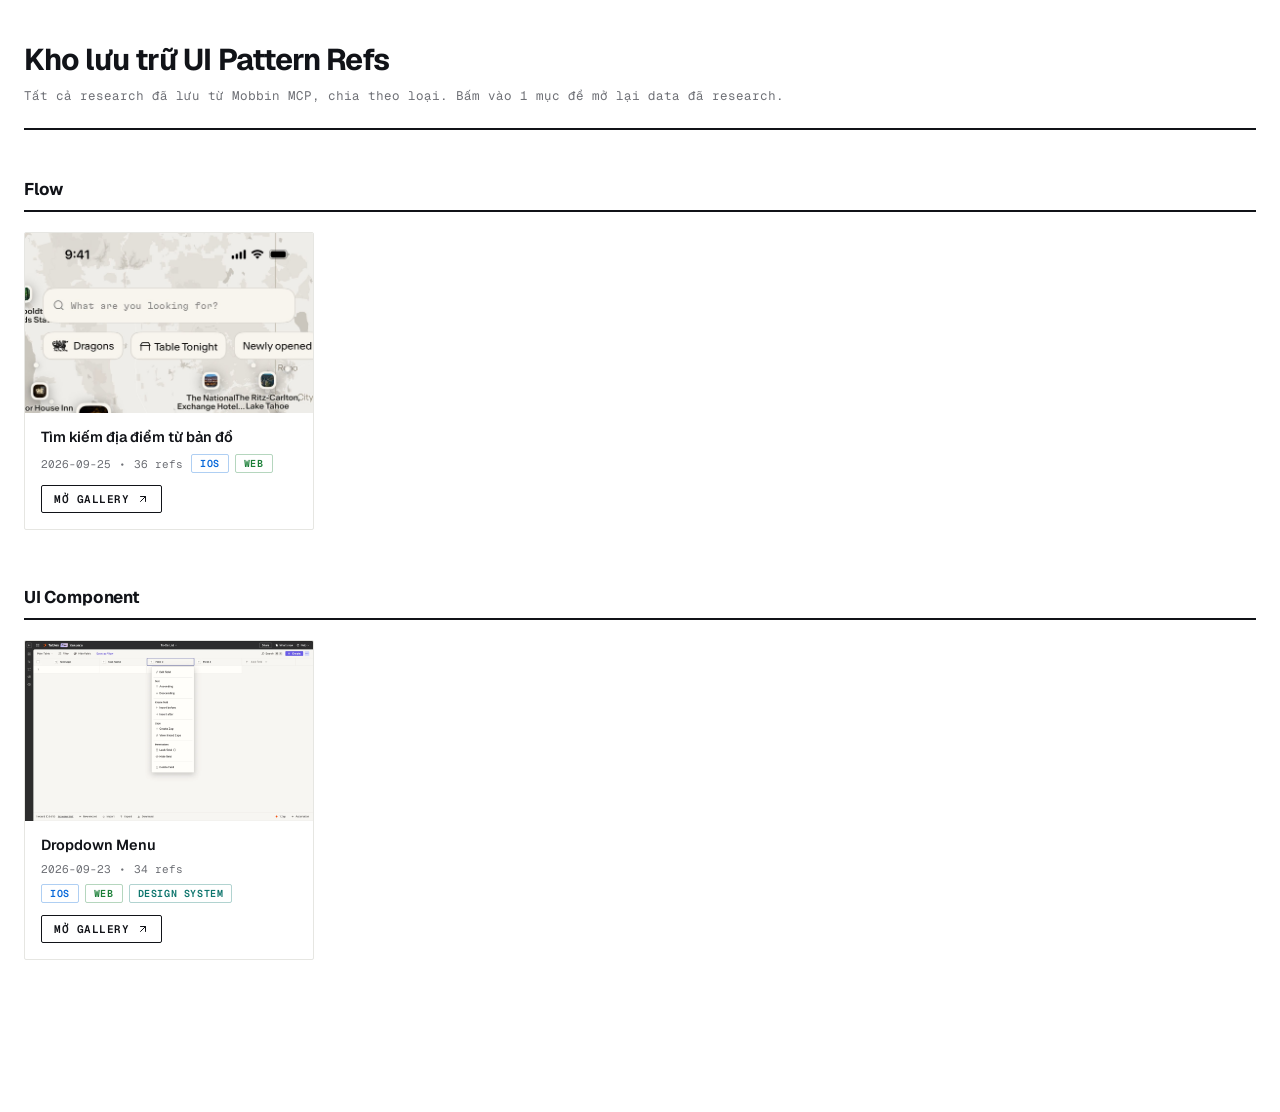
==== index.html @ 74c53319 "Final state — reference for step-by-step teaching branches Working Mobbin/component.gallery research" ====
<!doctype html>
<html lang="vi">
<head>
<meta charset="UTF-8" />
<title>Kho lưu trữ UI Pattern Refs</title>
<meta name="viewport" content="width=device-width, initial-scale=1" />
<link rel="stylesheet" href="assets/gallery.css" />
</head>
<body>
<header>
  <h1>Kho lưu trữ UI Pattern Refs</h1>
  <p>Tất cả research đã lưu từ Mobbin MCP, chia theo loại. Bấm vào 1 mục để mở lại data đã research.</p>
</header>

<div id="archive"></div>

<script>
/**
 * Mỗi lần lưu 1 research mới, thêm 1 entry vào mảng ARCHIVE này.
 * - category: "flow" (nhiều bước, dùng search_flows) hoặc "component" (1 màn hình/1 pattern, dùng search_screens)
 * - dataHref: đường dẫn tới file JSON gốc trong data/ (nguồn để sửa/tái sử dụng)
 * - href: đường dẫn tới trang gallery đã render trong research/
 * - thumbnail: ảnh đại diện (thường lấy ảnh đầu tiên trong research đó)
 * - platforms: mảng "ios" | "web" để hiện badge
 */
const ARCHIVE = [
  // Thêm entry mới vào ĐẦU mảng — schema xem .claude/skills/_shared/ARCHIVE-CONVENTIONS.md
  // thumbnail giờ là ảnh local: "assets/shots/<slug>/NN.webp" (bỏ tiền tố ../ so với data)
  {
    slug: "places-map-search",
    category: "flow",
    title: "Tìm kiếm địa điểm từ bản đồ",
    date: "2026-09-25",
    itemCount: 36,
    platforms: ["ios", "web"],
    thumbnail: "assets/shots/places-map-search/01.webp",
    href: "research/places-map-search.html",
    dataHref: "data/places-map-search.json"
  },
  {
    slug: "dropdown-menu",
    category: "component",
    title: "Dropdown Menu",
    date: "2026-09-23",
    itemCount: 34,
    platforms: ["ios", "web", "cg"],
    thumbnail: "assets/shots/dropdown-menu/17.webp",
    href: "research/dropdown-menu.html",
    dataHref: "data/dropdown-menu.json"
  }
];

const CATEGORY_LABELS = {
  flow: "Flow",
  component: "UI Component",
  test: "Test / So sánh nguồn"
};

function escapeHtml(str) {
  const div = document.createElement("div");
  div.textContent = str ?? "";
  return div.innerHTML;
}

function badgeHtml(platform) {
  const label = platform === "ios" ? "iOS" : platform === "web" ? "Web" : platform === "cg" ? "Design System" : platform === "pinterest" ? "Pinterest" : platform;
  return `<span class="badge ${platform}">${escapeHtml(label)}</span>`;
}

const HIDDEN_KEY = "mobbin-archive-hidden";

function getHiddenSlugs() {
  try {
    return JSON.parse(localStorage.getItem(HIDDEN_KEY) || "[]");
  } catch {
    return [];
  }
}

function setHiddenSlugs(slugs) {
  localStorage.setItem(HIDDEN_KEY, JSON.stringify(slugs));
}

function hideEntry(event, slug, title) {
  event.preventDefault();
  event.stopPropagation();
  const ok = confirm(
    `Ẩn "${title}" khỏi kho lưu trữ này?\n\nFile data/${slug}.json và research/${slug}.html vẫn còn nguyên trên đĩa — thao tác này chỉ ẩn mục khỏi danh sách hiển thị (lưu trên trình duyệt này). Muốn xoá hẳn file thì nhờ Claude Code xoá giúp.`
  );
  if (!ok) return;
  const hidden = getHiddenSlugs();
  if (!hidden.includes(slug)) hidden.push(slug);
  setHiddenSlugs(hidden);
  render();
}

function restoreHidden() {
  setHiddenSlugs([]);
  render();
}

function archiveCardHtml(entry) {
  return `
    <a class="archive-card" href="${entry.href}">
      <button type="button" class="archive-delete-btn" title="Ẩn khỏi kho lưu trữ" onclick='hideEntry(event, ${JSON.stringify(entry.slug)}, ${JSON.stringify(entry.title)})'>✕</button>
      <img class="archive-thumb" src="${entry.thumbnail}" alt="${escapeHtml(entry.title)}" loading="lazy">
      <div class="archive-body">
        <div class="archive-title">${escapeHtml(entry.title)}</div>
        <div class="archive-meta">
          <span>${entry.date}</span>
          <span>•</span>
          <span>${entry.itemCount} refs</span>
          <div class="archive-tags">${entry.platforms.map(badgeHtml).join("")}</div>
        </div>
        <div class="archive-links">
          <span>Mở gallery<svg class="icon" viewBox="0 0 24 24" width="12" height="12" fill="none" stroke="currentColor" stroke-width="2" stroke-linecap="round" stroke-linejoin="round" aria-hidden="true"><path d="M7 7h10v10"/><path d="M7 17 17 7"/></svg></span>
        </div>
      </div>
    </a>
  `;
}

function collectionHtml(category, entries) {
  return `
    <div class="archive-collection">
      <h2 class="section-title">${escapeHtml(CATEGORY_LABELS[category] || category)}</h2>
      <div class="archive-grid">
        ${entries.map(archiveCardHtml).join("")}
      </div>
    </div>
  `;
}

function render() {
  const container = document.getElementById("archive");
  const hidden = getHiddenSlugs();
  const visible = ARCHIVE.filter((e) => !hidden.includes(e.slug));

  let html = "";
  if (!visible.length) {
    html += '<p class="empty">Chưa có research nào được lưu.</p>';
  } else {
    const categories = ["flow", "component", "test"];
    html += categories
      .map((cat) => ({ cat, entries: visible.filter((e) => e.category === cat) }))
      .filter(({ entries }) => entries.length > 0)
      .map(({ cat, entries }) => collectionHtml(cat, entries))
      .join("");
  }
  if (hidden.length) {
    html += `<p class="restore-hint">Đã ẩn ${hidden.length} mục · <a href="#" onclick="restoreHidden(); return false;">hiện lại</a></p>`;
  }
  container.innerHTML = html;
}

render();
</script>
</body>
</html>
---- assets/gallery.css ----
/* ============================================================
   EDITORIAL — light only
   Nền trắng, góc gần vuông, typography đậm, nhãn mono,
   đề mục có số thứ tự + kẻ ngang đậm. Ảnh là ngôi sao.
   Áp dụng cho cả index.html (archive) và các trang research/.
   ============================================================ */
/* Geist (Vercel, SIL OFL) — tự host, subset latin + latin-ext + vietnamese.
   File woff2 trong assets/fonts/ (nguồn: @fontsource-variable/geist[-mono]). */
@font-face {
  font-family: "Geist Variable";
  font-style: normal;
  font-display: swap;
  font-weight: 100 900;
  src: url("fonts/geist-latin-wght-normal.woff2") format("woff2-variations");
  unicode-range: U+0000-00FF,U+0131,U+0152-0153,U+02BB-02BC,U+02C6,U+02DA,U+02DC,U+0304,U+0308,U+0329,U+2000-206F,U+20AC,U+2122,U+2191,U+2193,U+2212,U+2215,U+FEFF,U+FFFD;
}
@font-face {
  font-family: "Geist Variable";
  font-style: normal;
  font-display: swap;
  font-weight: 100 900;
  src: url("fonts/geist-latin-ext-wght-normal.woff2") format("woff2-variations");
  unicode-range: U+0100-02BA,U+02BD-02C5,U+02C7-02CC,U+02CE-02D7,U+02DD-02FF,U+0304,U+0308,U+0329,U+1D00-1DBF,U+1E00-1E9F,U+1EF2-1EFF,U+2020,U+20A0-20AB,U+20AD-20C0,U+2113,U+2C60-2C7F,U+A720-A7FF;
}
@font-face {
  font-family: "Geist Variable";
  font-style: normal;
  font-display: swap;
  font-weight: 100 900;
  src: url("fonts/geist-vietnamese-wght-normal.woff2") format("woff2-variations");
  unicode-range: U+0102-0103,U+0110-0111,U+0128-0129,U+0168-0169,U+01A0-01A1,U+01AF-01B0,U+0300-0301,U+0303-0304,U+0308-0309,U+0323,U+0329,U+1EA0-1EF9,U+20AB;
}
@font-face {
  font-family: "Geist Mono Variable";
  font-style: normal;
  font-display: swap;
  font-weight: 100 900;
  src: url("fonts/geist-mono-latin-wght-normal.woff2") format("woff2-variations");
  unicode-range: U+0000-00FF,U+0131,U+0152-0153,U+02BB-02BC,U+02C6,U+02DA,U+02DC,U+0304,U+0308,U+0329,U+2000-206F,U+20AC,U+2122,U+2191,U+2193,U+2212,U+2215,U+FEFF,U+FFFD;
}
@font-face {
  font-family: "Geist Mono Variable";
  font-style: normal;
  font-display: swap;
  font-weight: 100 900;
  src: url("fonts/geist-mono-latin-ext-wght-normal.woff2") format("woff2-variations");
  unicode-range: U+0100-02BA,U+02BD-02C5,U+02C7-02CC,U+02CE-02D7,U+02DD-02FF,U+0304,U+0308,U+0329,U+1D00-1DBF,U+1E00-1E9F,U+1EF2-1EFF,U+2020,U+20A0-20AB,U+20AD-20C0,U+2113,U+2C60-2C7F,U+A720-A7FF;
}
@font-face {
  font-family: "Geist Mono Variable";
  font-style: normal;
  font-display: swap;
  font-weight: 100 900;
  src: url("fonts/geist-mono-vietnamese-wght-normal.woff2") format("woff2-variations");
  unicode-range: U+0102-0103,U+0110-0111,U+0128-0129,U+0168-0169,U+01A0-01A1,U+01AF-01B0,U+0300-0301,U+0303-0304,U+0308-0309,U+0323,U+0329,U+1EA0-1EF9,U+20AB;
}
:root {
  --bg: #ffffff;
  --card-bg: #ffffff;
  --text: #111318;
  --text-muted: #6e7076;
  --border: #e6e6e2;
  --border-strong: #111318;
  --accent: #0969da;
  --badge-ios-text: #0969da;
  --badge-web-text: #1a7f37;
  --badge-step-text: #bc4c00;
  --badge-pinterest-text: #cf222e;
  --badge-cg-text: #0f766e;
  --report-chip-bg: #f6f6f4;
  --report-note-bg: #fffdf5;
  --report-note-border: #d4a72c;
  --sans: "Geist Variable", -apple-system, BlinkMacSystemFont, "Segoe UI", Helvetica, Arial, sans-serif;
  --mono: "Geist Mono Variable", ui-monospace, "SF Mono", "JetBrains Mono", Menlo, monospace;
}
* { box-sizing: border-box; }
/* Lucide inline icon — nhúng <svg class="icon"> trực tiếp trong HTML/JS */
.icon {
  fill: none;
  stroke: currentColor;
  stroke-width: 2;
  stroke-linecap: round;
  stroke-linejoin: round;
  flex-shrink: 0;
}
body {
  margin: 0;
  background: var(--bg);
  color: var(--text);
  font-family: var(--sans);
  padding: 40px 24px 96px;
}
header {
  max-width: 1300px;
  margin: 0 auto 48px;
  padding-bottom: 24px;
  border-bottom: 2px solid var(--border-strong);
}
.back-link {
  display: inline-flex;
  align-items: center;
  gap: 8px;
  font-family: var(--mono);
  font-size: 11px;
  font-weight: 600;
  text-transform: uppercase;
  letter-spacing: 0.06em;
  color: var(--text);
  background: var(--card-bg);
  border: 1px solid var(--border-strong);
  border-radius: 2px;
  padding: 7px 14px;
  text-decoration: none;
  cursor: pointer;
  margin-bottom: 20px;
  transition: background 0.15s ease, color 0.15s ease, transform 0.1s ease;
}
.back-link:hover { background: var(--border-strong); color: #fff; text-decoration: none; }
.back-link:active { transform: translateY(1px); }
h1 { font-size: 30px; font-weight: 700; margin: 0 0 8px; letter-spacing: -0.03em; }
header p { margin: 0; color: var(--text-muted); font-family: var(--mono); font-size: 12.5px; }

.section { max-width: 1300px; margin: 0 auto 64px; counter-increment: sec; }
.section-title {
  font-size: 17px;
  font-weight: 700;
  letter-spacing: -0.01em;
  color: var(--text);
  margin: 0 0 20px;
  padding-bottom: 10px;
  border-bottom: 2px solid var(--border-strong);
}
/* số thứ tự section — chỉ trên trang research (main#app) */
main#app .section .section-title::before {
  content: counter(sec, decimal-leading-zero) " / ";
  font-family: var(--mono);
  font-size: 13px;
  font-weight: 600;
  color: var(--text-muted);
  margin-right: 4px;
}

.grid {
  display: grid;
  grid-template-columns: repeat(auto-fill, minmax(280px, 1fr));
  gap: 32px 28px;
}
/* used for ordered flow steps: horizontal scroll strip instead of wrapping grid */
.grid.flow-strip {
  display: flex;
  overflow-x: auto;
  gap: 20px;
  padding-bottom: 8px;
}
.grid.flow-strip .card {
  flex: 0 0 220px;
}

.card {
  display: flex;
  flex-direction: column;
  gap: 10px;
}
.card-img-wrap {
  border-radius: 2px;
  border: 1px solid var(--border);
  overflow: hidden;
  cursor: pointer;
  position: relative;
  background: #fafaf9;
  transition: transform 0.2s ease, box-shadow 0.2s ease, border-color 0.2s ease;
  transform-origin: center;
}
.card-img-wrap:hover,
.card-img-wrap:focus-visible {
  transform: scale(1.06);
  border-color: var(--border-strong);
  box-shadow: 0 14px 32px rgba(17, 19, 24, 0.14);
  z-index: 5;
  outline: none;
}
.card-img-wrap img {
  width: 100%;
  height: auto;
  display: block;
}
.card-info { display: flex; flex-direction: column; gap: 6px; padding: 0 1px; }
.card-top-row { display: flex; align-items: center; justify-content: space-between; gap: 6px; }
.app-name {
  font-family: var(--mono);
  font-size: 11px;
  font-weight: 600;
  text-transform: uppercase;
  letter-spacing: 0.05em;
  white-space: nowrap;
  overflow: hidden;
  text-overflow: ellipsis;
}
.badge {
  font-family: var(--mono);
  font-size: 10px;
  font-weight: 600;
  text-transform: uppercase;
  letter-spacing: 0.06em;
  padding: 2px 8px;
  border-radius: 2px;
  border: 1px solid color-mix(in srgb, currentColor 32%, transparent);
  background: transparent;
  flex-shrink: 0;
}
.badge.ios { color: var(--badge-ios-text); }
.badge.web { color: var(--badge-web-text); }
.badge.step { color: var(--badge-step-text); }
.badge.pinterest { color: var(--badge-pinterest-text); }
.badge.cg { color: var(--badge-cg-text); }
.card a.view-link {
  font-family: var(--mono);
  font-size: 11px;
  letter-spacing: 0.04em;
  color: var(--accent);
  text-decoration: none;
}
.card a.view-link:hover { text-decoration: underline; }
.empty {
  font-family: var(--mono);
  font-size: 13px;
  color: var(--text-muted);
  padding: 40px;
  text-align: center;
  border: 1px dashed var(--border);
  border-radius: 2px;
}

/* component report (component-research) — render từ DATA.report trong gallery.js */
.report { max-width: 980px; margin: 0 auto 64px; }
.report-tldr {
  background: var(--card-bg);
  border: 1px solid var(--border);
  border-left: 3px solid var(--border-strong);
  padding: 16px 20px;
  border-radius: 0 2px 2px 0;
  margin: 0 0 12px;
  font-size: 16px;
}
.report h2 {
  font-size: 20px;
  font-weight: 700;
  letter-spacing: -0.02em;
  margin: 36px 0 12px;
  padding-bottom: 8px;
  border-bottom: 1px solid var(--border);
  display: flex;
  gap: 10px;
  align-items: center;
}
.report h2 .q {
  font-family: var(--mono);
  color: #fff;
  background: var(--border-strong);
  font-size: 11px;
  font-weight: 700;
  border-radius: 2px;
  padding: 3px 9px;
  line-height: 1.4;
  flex-shrink: 0;
}
.report table { width: 100%; border-collapse: collapse; margin: 12px 0; font-size: 14px; }
.report th, .report td { border: 1px solid var(--border); padding: 9px 12px; text-align: left; vertical-align: top; }
.report th {
  background: var(--report-chip-bg);
  font-family: var(--mono);
  font-size: 10.5px;
  text-transform: uppercase;
  letter-spacing: 0.08em;
  color: var(--text-muted);
}
.report ul { padding-left: 20px; margin: 8px 0; }
.report li { margin: 6px 0; font-size: 14.5px; }
.report li::marker { color: var(--accent); }
.report .src {
  display: inline-block;
  font-family: var(--mono);
  background: var(--card-bg);
  color: var(--text-muted);
  border: 1px solid var(--border);
  border-radius: 2px;
  padding: 0 6px;
  font-size: 10.5px;
  font-weight: 600;
  vertical-align: 2px;
  white-space: nowrap;
}
.report p { font-size: 14.5px; }
.report code {
  background: var(--report-chip-bg);
  border: 1px solid var(--border);
  border-radius: 2px;
  padding: 1px 6px;
  font-size: 13px;
  font-family: var(--mono);
}
.group-label { font-weight: 700; margin: 16px 0 2px; font-size: 14.5px; }
.dist-bar { display: flex; align-items: center; gap: 10px; margin: 5px 0; font-size: 14px; }
.dist-name {
  width: 150px; flex-shrink: 0;
  font-family: var(--mono);
  font-size: 12px;
  overflow: hidden; text-overflow: ellipsis; white-space: nowrap;
}
.dist-track { flex: 1; background: var(--card-bg); border: 1px solid var(--border); border-radius: 0; height: 18px; overflow: hidden; }
.dist-fill { background: var(--border-strong); height: 100%; border-radius: 0; }
.dist-n { width: 40px; text-align: right; color: var(--text-muted); font-family: var(--mono); font-size: 12px; flex-shrink: 0; }
.camp { display: grid; grid-template-columns: repeat(auto-fit, minmax(220px, 1fr)); gap: 12px; margin: 14px 0; }
.camp-card { background: var(--card-bg); border: 1px solid var(--border); border-radius: 2px; padding: 12px 16px; }
.camp-card b { color: var(--accent); }
.camp-card .ds { color: var(--text-muted); font-size: 13px; margin-top: 4px; }
.report-note {
  background: var(--report-note-bg);
  border: 1px solid color-mix(in srgb, var(--report-note-border) 40%, transparent);
  border-left: 3px solid var(--report-note-border);
  border-radius: 0 2px 2px 0;
  padding: 12px 16px;
  font-size: 13.5px;
  margin: 16px 0;
}
.sources {
  max-width: 980px;
  margin: 0 auto 64px;
  padding-top: 20px;
  border-top: 2px solid var(--border-strong);
  color: var(--text-muted);
  font-size: 13px;
}
.sources ul { padding-left: 20px; margin: 8px 0 0; }
.sources a { color: var(--accent); text-decoration: none; }
.sources a:hover { text-decoration: underline; }

.lightbox {
  position: fixed;
  inset: 0;
  background: rgba(12, 13, 15, 0.94);
  display: flex;
  align-items: center;
  justify-content: center;
  opacity: 0;
  pointer-events: none;
  transition: opacity 0.2s ease;
  z-index: 200;
}
.lightbox.show { opacity: 1; pointer-events: auto; }
.lightbox-img {
  max-width: 90vw;
  max-height: 85vh;
  object-fit: contain;
  border-radius: 2px;
  box-shadow: 0 20px 60px rgba(0, 0, 0, 0.5);
}
.lightbox-close,
.lightbox-prev,
.lightbox-next {
  position: absolute;
  background: rgba(255, 255, 255, 0.1);
  border: 1px solid rgba(255, 255, 255, 0.25);
  color: #fff;
  border-radius: 2px;
  cursor: pointer;
  display: flex;
  align-items: center;
  justify-content: center;
  line-height: 1;
  transition: background 0.15s ease;
}
.lightbox-close:hover,
.lightbox-prev:hover,
.lightbox-next:hover { background: rgba(255, 255, 255, 0.22); }
.lightbox-close { top: 20px; right: 24px; width: 40px; height: 40px; }
.lightbox-close svg { width: 20px; height: 20px; }
.lightbox-prev,
.lightbox-next { top: 50%; transform: translateY(-50%); width: 48px; height: 48px; }
.lightbox-prev svg,
.lightbox-next svg { width: 24px; height: 24px; }
.lightbox-prev { left: 24px; }
.lightbox-next { right: 24px; }
.lightbox-caption {
  position: absolute;
  bottom: 24px;
  left: 50%;
  transform: translateX(-50%);
  display: flex;
  align-items: center;
  gap: 14px;
  color: #fff;
  font-family: var(--mono);
  font-size: 12px;
  background: rgba(12, 13, 15, 0.6);
  border: 1px solid rgba(255, 255, 255, 0.18);
  padding: 8px 16px;
  border-radius: 2px;
  max-width: 80vw;
}
.lightbox-app { font-weight: 600; white-space: nowrap; overflow: hidden; text-overflow: ellipsis; }
.lightbox-link { color: #8ec1ff; text-decoration: none; flex-shrink: 0; }
.lightbox-link:hover { text-decoration: underline; }
body.lightbox-open { overflow: hidden; }

/* archive index page */
.archive-collection { max-width: 1300px; margin: 0 auto 56px; }
.archive-grid {
  display: grid; grid-template-columns: repeat(auto-fill, minmax(260px, 1fr)); gap: 24px;
}
.archive-card {
  position: relative;
  background: var(--card-bg);
  border: 1px solid var(--border);
  border-radius: 2px;
  overflow: hidden; text-decoration: none; color: inherit; display: flex; flex-direction: column;
  transition: transform 0.15s ease, box-shadow 0.15s ease, border-color 0.15s ease;
}
.archive-card:hover {
  transform: translateY(-2px);
  border-color: var(--border-strong);
  box-shadow: 0 10px 28px rgba(17, 19, 24, 0.1);
}
.archive-delete-btn {
  position: absolute; top: 8px; right: 8px; z-index: 2;
  width: 24px; height: 24px; border-radius: 2px; border: none;
  background: rgba(17, 19, 24, 0.78); color: #fff; font-size: 12px; line-height: 1;
  cursor: pointer; display: flex; align-items: center; justify-content: center;
  opacity: 0; transition: opacity 0.15s ease, background 0.15s ease;
}
.archive-card:hover .archive-delete-btn { opacity: 1; }
.archive-delete-btn:hover { background: #cf222e; }
.restore-hint {
  max-width: 1300px; margin: -24px auto 48px;
  font-family: var(--mono);
  font-size: 11px; color: var(--text-muted); text-align: right;
}
.restore-hint a { color: var(--accent); text-decoration: none; }
.restore-hint a:hover { text-decoration: underline; }
.archive-thumb { width: 100%; aspect-ratio: 16 / 10; object-fit: cover; object-position: top; background: #f4f4f2; display: block; }
.archive-body { padding: 14px 16px 16px; display: flex; flex-direction: column; gap: 8px; }
.archive-title { font-size: 14.5px; font-weight: 600; }
.archive-meta {
  font-family: var(--mono);
  font-size: 11px; color: var(--text-muted); display: flex; align-items: center; gap: 8px; flex-wrap: wrap;
}
.archive-tags { display: flex; gap: 6px; flex-wrap: wrap; }
.archive-links { display: flex; gap: 10px; margin-top: 4px; }
.archive-links span,
.archive-links a {
  display: inline-flex;
  align-items: center;
  gap: 7px;
  font-family: var(--mono);
  font-size: 11px;
  font-weight: 600;
  text-transform: uppercase;
  letter-spacing: 0.05em;
  color: var(--text);
  background: var(--card-bg);
  border: 1px solid var(--border-strong);
  border-radius: 2px;
  padding: 6px 12px;
  text-decoration: none;
  transition: background 0.15s ease, color 0.15s ease;
}
.archive-links span:hover,
.archive-links a:hover { background: var(--border-strong); color: #fff; }
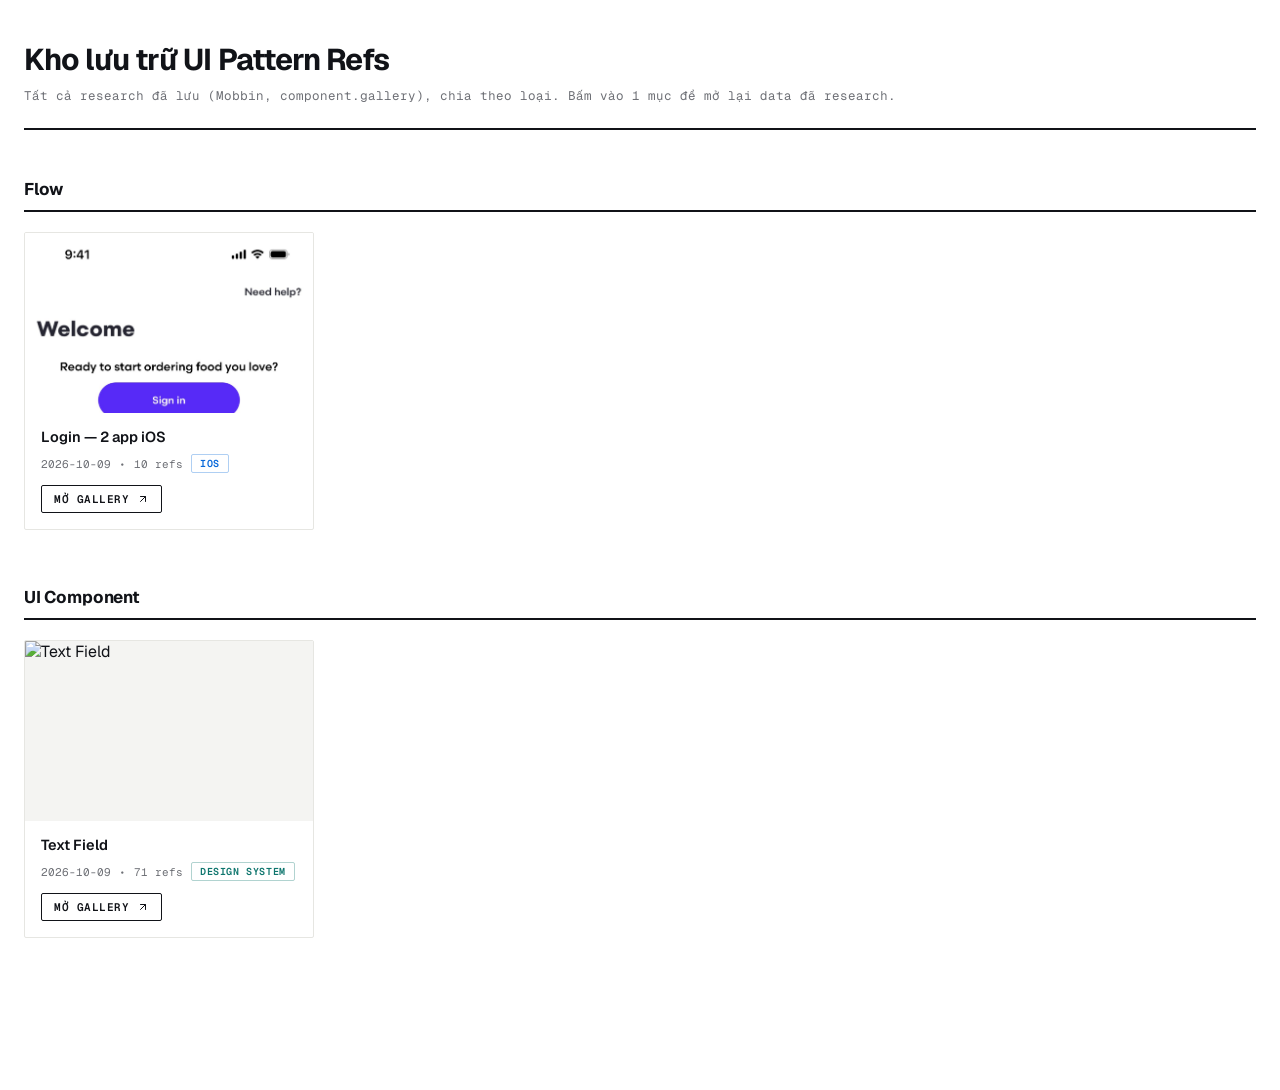
==== commit f2db3f2f: "step6: template dùng chung + data/ + research/ + index.html kho lưu trữ Co-Authored-By: Claude Opus " ====
--- a/index.html
+++ b/index.html
@@ -9,7 +9,7 @@
 <body>
 <header>
   <h1>Kho lưu trữ UI Pattern Refs</h1>
-  <p>Tất cả research đã lưu từ Mobbin MCP, chia theo loại. Bấm vào 1 mục để mở lại data đã research.</p>
+  <p>Tất cả research đã lưu (Mobbin, component.gallery), chia theo loại. Bấm vào 1 mục để mở lại data đã research.</p>
 </header>
 
 <div id="archive"></div>
@@ -24,30 +24,9 @@
  * - platforms: mảng "ios" | "web" để hiện badge
  */
 const ARCHIVE = [
-  // Thêm entry mới vào ĐẦU mảng — schema xem .claude/skills/_shared/ARCHIVE-CONVENTIONS.md
-  // thumbnail giờ là ảnh local: "assets/shots/<slug>/NN.webp" (bỏ tiền tố ../ so với data)
-  {
-    slug: "places-map-search",
-    category: "flow",
-    title: "Tìm kiếm địa điểm từ bản đồ",
-    date: "2026-09-25",
-    itemCount: 36,
-    platforms: ["ios", "web"],
-    thumbnail: "assets/shots/places-map-search/01.webp",
-    href: "research/places-map-search.html",
-    dataHref: "data/places-map-search.json"
-  },
-  {
-    slug: "dropdown-menu",
-    category: "component",
-    title: "Dropdown Menu",
-    date: "2026-09-23",
-    itemCount: 34,
-    platforms: ["ios", "web", "cg"],
-    thumbnail: "assets/shots/dropdown-menu/17.webp",
-    href: "research/dropdown-menu.html",
-    dataHref: "data/dropdown-menu.json"
-  }
+  // Thêm entry mới vào ĐẦU mảng
+  {"slug": "text-field", "category": "component", "title": "Text Field", "date": "2026-10-09", "itemCount": 71, "platforms": ["cg"], "thumbnail": "https://component.gallery/_astro/9tsPKmYxXehwBnWV14hxdqeg-AIvOM5IXuxZX0uY8B8_ZSTbx5.webp", "href": "research/text-field.html", "dataHref": "data/text-field.json"},
+  {"slug": "login-ios", "category": "flow", "title": "Login — 2 app iOS", "date": "2026-10-09", "itemCount": 10, "platforms": ["ios"], "thumbnail": "assets/shots/login-ios/grubhub/01.jpg", "href": "research/login-ios.html", "dataHref": "data/login-ios.json"}
 ];
 
 const CATEGORY_LABELS = {
--- a/assets/gallery.css
+++ b/assets/gallery.css
@@ -335,6 +335,33 @@
 .sources a { color: var(--accent); text-decoration: none; }
 .sources a:hover { text-decoration: underline; }
 
+/* flow review (DATA.review) — ref chip: thumbnail + bấm mở lightbox */
+.report ol { padding-left: 22px; margin: 8px 0; }
+.report ol > li { margin: 10px 0; font-size: 14.5px; }
+.report ol > li::marker { color: var(--accent); font-weight: 600; }
+.report .tradeoff { color: var(--text-muted); font-size: 13px; margin: 6px 0 0; }
+.refs { display: inline-flex; flex-wrap: wrap; gap: 6px; vertical-align: 3px; margin-left: 6px; }
+.report td .refs { vertical-align: top; margin-left: 0; }
+.ref {
+  display: inline-flex; align-items: center; gap: 7px;
+  font-family: var(--mono); font-size: 10.5px; font-weight: 600;
+  color: var(--text); background: var(--card-bg);
+  border: 1px solid var(--border); border-radius: 2px;
+  padding: 3px 8px 3px 3px; cursor: pointer;
+  transition: border-color 0.15s ease, background 0.15s ease;
+}
+.ref:hover { border-color: var(--border-strong); background: var(--report-chip-bg); }
+.ref img {
+  width: 44px; height: 33px; object-fit: cover; object-position: top;
+  background: #f4f4f2; display: block; border-radius: 1px;
+}
+.ref.missing { color: #cf222e; cursor: default; }
+.ext-link {
+  font-family: var(--mono); font-size: 11px; color: var(--accent);
+  text-decoration: none; border-bottom: 1px dotted currentColor; white-space: nowrap;
+}
+.ext-link:hover { border-bottom-style: solid; }
+
 .lightbox {
   position: fixed;
   inset: 0;
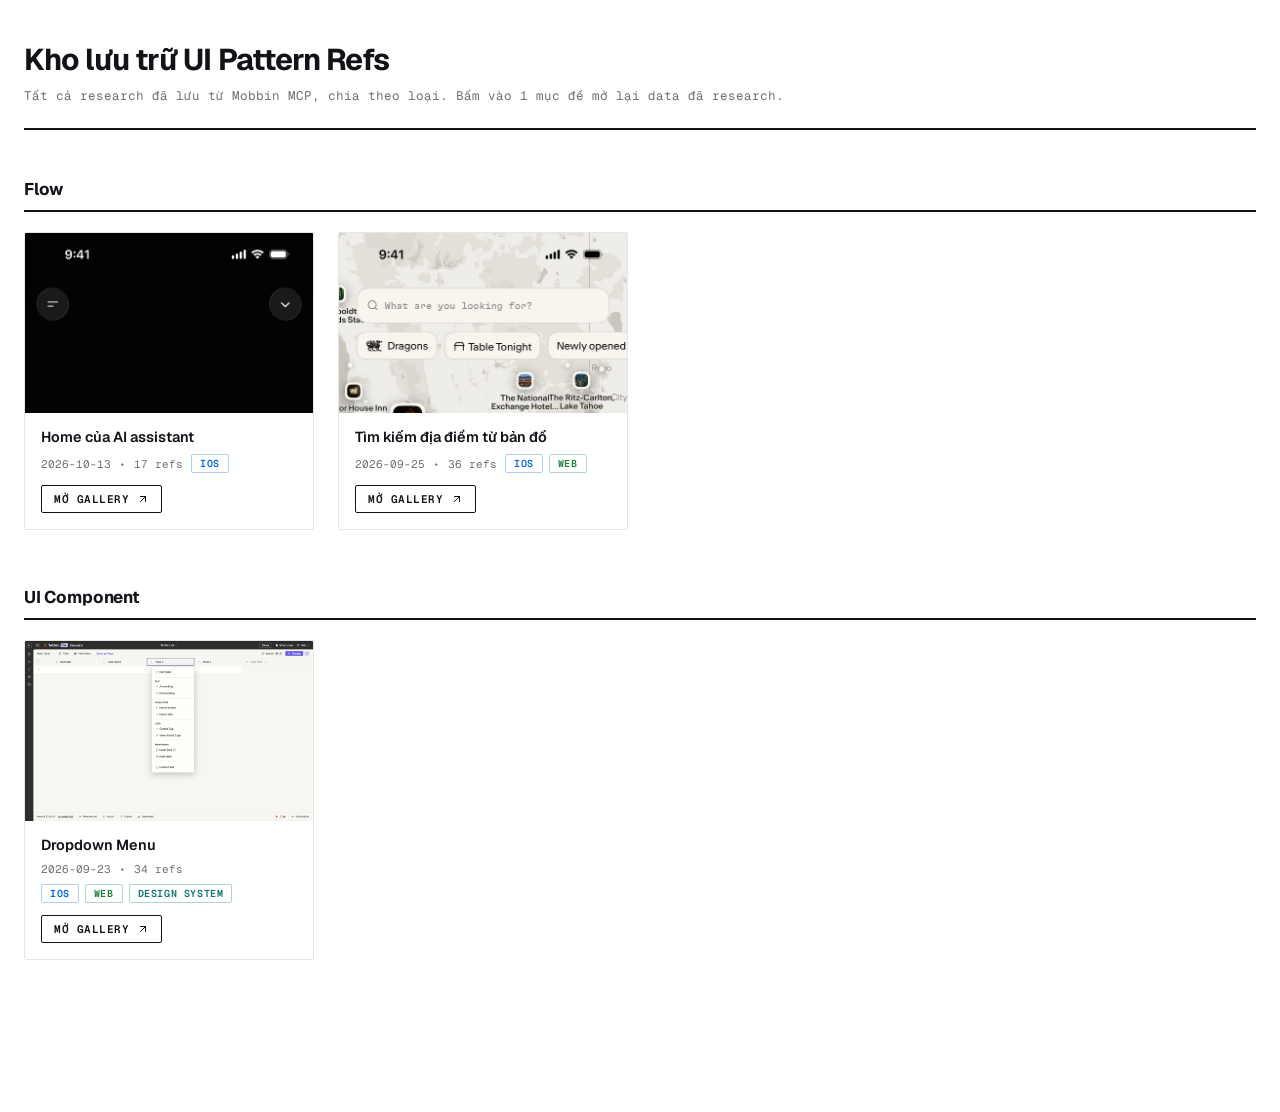
==== commit 4def74e2: "Khởi tạo đồng bộ 2 máy qua GitHub Co-Authored-By: Claude Opus 5.5 <noreply@anthropic.com>" ====
--- a/index.html
+++ b/index.html
@@ -9,7 +9,7 @@
 <body>
 <header>
   <h1>Kho lưu trữ UI Pattern Refs</h1>
-  <p>Tất cả research đã lưu (Mobbin, component.gallery), chia theo loại. Bấm vào 1 mục để mở lại data đã research.</p>
+  <p>Tất cả research đã lưu từ Mobbin MCP, chia theo loại. Bấm vào 1 mục để mở lại data đã research.</p>
 </header>
 
 <div id="archive"></div>
@@ -24,9 +24,41 @@
  * - platforms: mảng "ios" | "web" để hiện badge
  */
 const ARCHIVE = [
-  // Thêm entry mới vào ĐẦU mảng
-  {"slug": "text-field", "category": "component", "title": "Text Field", "date": "2026-10-09", "itemCount": 71, "platforms": ["cg"], "thumbnail": "https://component.gallery/_astro/9tsPKmYxXehwBnWV14hxdqeg-AIvOM5IXuxZX0uY8B8_ZSTbx5.webp", "href": "research/text-field.html", "dataHref": "data/text-field.json"},
-  {"slug": "login-ios", "category": "flow", "title": "Login — 2 app iOS", "date": "2026-10-09", "itemCount": 10, "platforms": ["ios"], "thumbnail": "assets/shots/login-ios/grubhub/01.jpg", "href": "research/login-ios.html", "dataHref": "data/login-ios.json"}
+  // Thêm entry mới vào ĐẦU mảng — schema xem .claude/skills/_shared/ARCHIVE-CONVENTIONS.md
+  // thumbnail giờ là ảnh local: "assets/shots/<slug>/NN.webp" (bỏ tiền tố ../ so với data)
+  {
+    slug: "ai-home-screen",
+    category: "flow",
+    title: "Home của AI assistant",
+    date: "2026-10-13",
+    itemCount: 17,
+    platforms: ["ios"],
+    thumbnail: "assets/shots/ai-home-screen/01.webp",
+    href: "research/ai-home-screen.html",
+    dataHref: "data/ai-home-screen.json"
+  },
+  {
+    slug: "places-map-search",
+    category: "flow",
+    title: "Tìm kiếm địa điểm từ bản đồ",
+    date: "2026-09-25",
+    itemCount: 36,
+    platforms: ["ios", "web"],
+    thumbnail: "assets/shots/places-map-search/01.webp",
+    href: "research/places-map-search.html",
+    dataHref: "data/places-map-search.json"
+  },
+  {
+    slug: "dropdown-menu",
+    category: "component",
+    title: "Dropdown Menu",
+    date: "2026-09-23",
+    itemCount: 34,
+    platforms: ["ios", "web", "cg"],
+    thumbnail: "assets/shots/dropdown-menu/17.webp",
+    href: "research/dropdown-menu.html",
+    dataHref: "data/dropdown-menu.json"
+  }
 ];
 
 const CATEGORY_LABELS = {
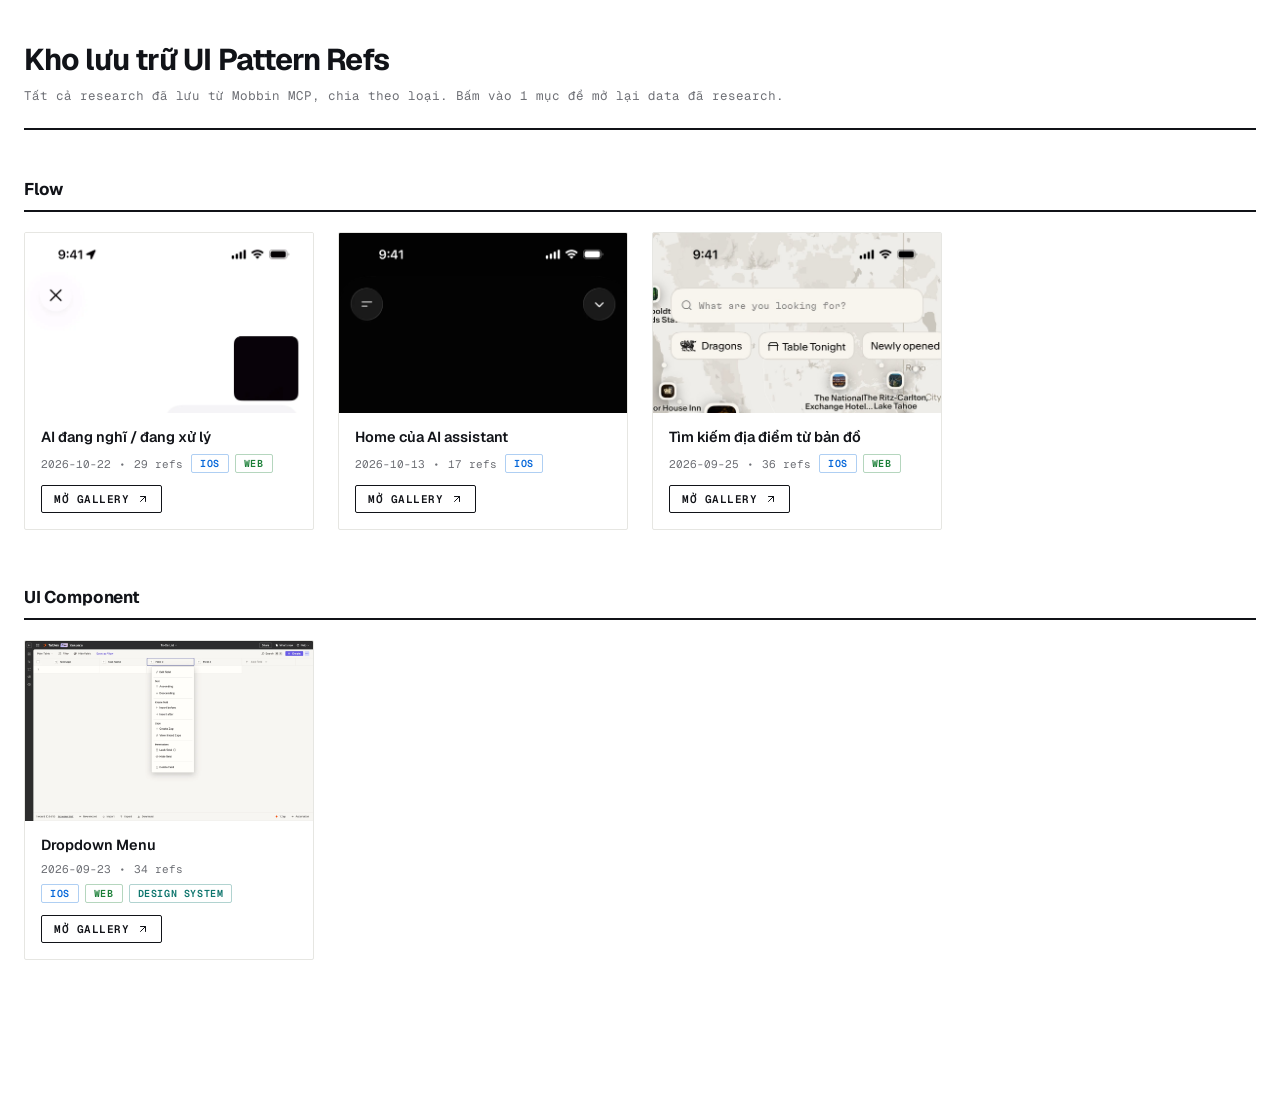
==== commit fea4a3bc: "CLAUDE.md tự kích hoạt workflow + research AI đang nghĩ / đang xử lý - CLAUDE.md: yêu cầu tìm/resear" ====
--- a/index.html
+++ b/index.html
@@ -26,6 +26,17 @@
 const ARCHIVE = [
   // Thêm entry mới vào ĐẦU mảng — schema xem .claude/skills/_shared/ARCHIVE-CONVENTIONS.md
   // thumbnail giờ là ảnh local: "assets/shots/<slug>/NN.webp" (bỏ tiền tố ../ so với data)
+  {
+    slug: "ai-thinking-states",
+    category: "flow",
+    title: "AI đang nghĩ / đang xử lý",
+    date: "2026-10-22",
+    itemCount: 29,
+    platforms: ["ios", "web"],
+    thumbnail: "assets/shots/ai-thinking-states/02.webp",
+    href: "research/ai-thinking-states.html",
+    dataHref: "data/ai-thinking-states.json"
+  },
   {
     slug: "ai-home-screen",
     category: "flow",
